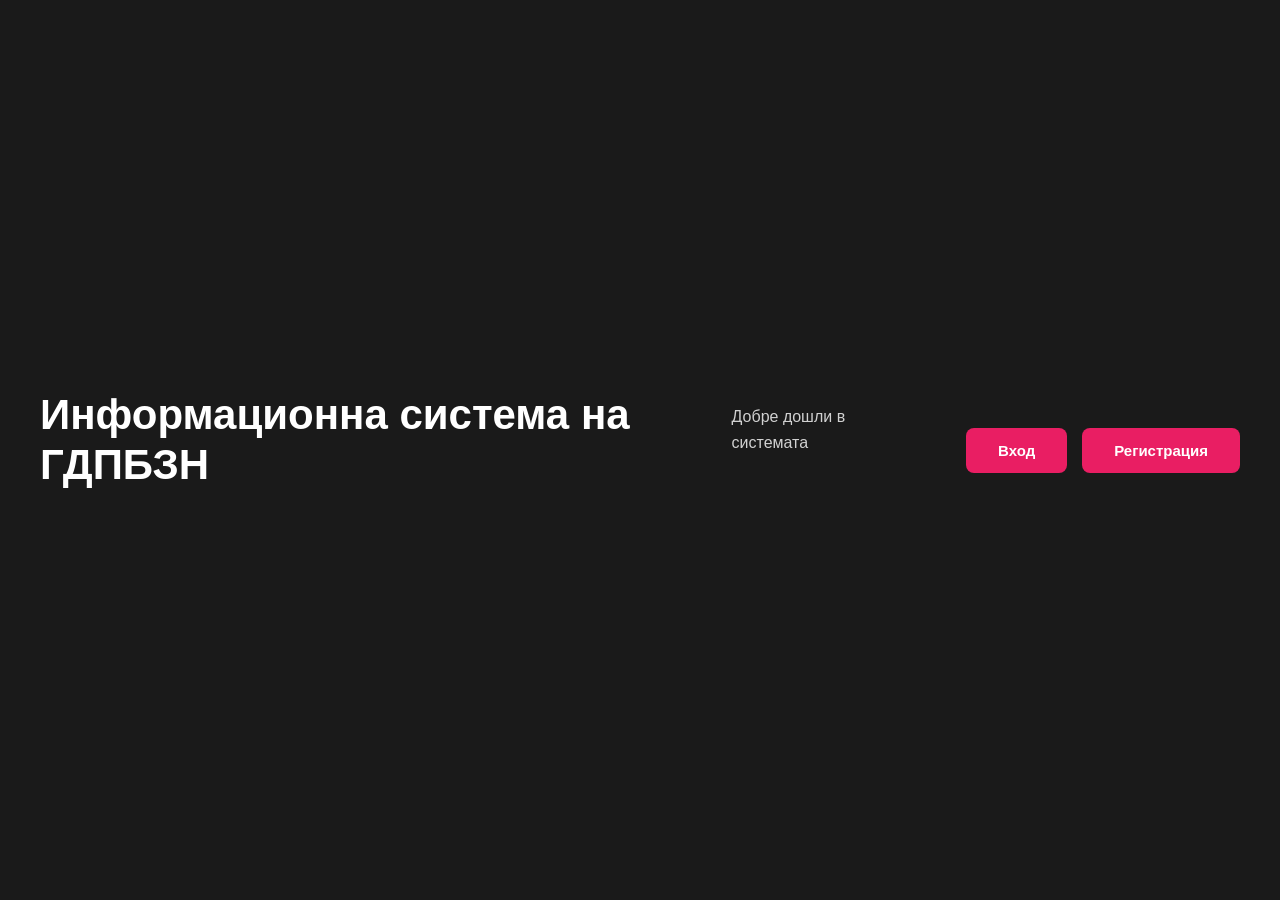
==== frontend/index.html @ b53a4a40 "Create the frontend for login and register (Close #9)" ====
<!DOCTYPE html>
<html lang="bg">
<head>
    <meta charset="UTF-8">
    <title>Trust - Online Courses</title>
    <link rel="stylesheet" href="css/styles.css">
</head>
<body>

<div class="home-container">
    <h1>Информационна система на ГДПБЗН</h1>
    <p>Добре дошли в системата</p>

    <div class="buttons">
        <a href="html/login.html" class="btn">Вход</a>
        <a href="html/register.html" class="btn">Регистрация</a>
    </div>
</div>

</body>
</html>
---- frontend/css/styles.css ----
* {
    margin: 0;
    padding: 0;
    box-sizing: border-box;
}

body {
    font-family: 'Segoe UI', Tahoma, Geneva, Verdana, sans-serif;
    background: #1a1a1a;
    color: white;
    display: flex;
    justify-content: center;
    align-items: center;
    min-height: 100vh;
    padding: 20px;
}

.home-container {
    display: flex;
    justify-content: center;
    align-items: center;
    width: 100%;
    max-width: 1200px;
    gap: 80px;
    text-align: left;
}

.home-container h1 {
    font-size: 42px;
    font-weight: 700;
    margin-bottom: 20px;
    line-height: 1.2;
}

.home-container p {
    font-size: 16px;
    opacity: 0.8;
    margin-bottom: 40px;
    line-height: 1.6;
}

.buttons {
    display: flex;
    gap: 15px;
}

.btn {
    display: inline-block;
    padding: 14px 32px;
    border-radius: 8px;
    text-decoration: none;
    font-size: 15px;
    font-weight: 600;
    transition: all 0.3s;
    border: none;
    cursor: pointer;
    background: #E91E63;
    color: white;
}

.btn:hover {
    background: #C2185B;
    transform: translateY(-2px);
}

.decorative-circle {
    flex: 0 0 400px;
    height: 400px;
    border-radius: 50%;
    background: radial-gradient(circle at 30% 30%, rgba(233, 30, 99, 0.2), transparent 70%),
                radial-gradient(circle at 70% 70%, rgba(100, 200, 255, 0.15), transparent 70%);
    position: relative;
}

.decorative-circle::before {
    content: '';
    position: absolute;
    top: 50%;
    left: 50%;
    transform: translate(-50%, -50%);
    width: 300px;
    height: 300px;
    border: 2px solid rgba(233, 30, 99, 0.3);
    border-radius: 50%;
}

.decorative-circle::after {
    content: '';
    position: absolute;
    top: 50%;
    left: 50%;
    transform: translate(-50%, -50%);
    width: 200px;
    height: 200px;
    border: 1px solid rgba(100, 200, 255, 0.3);
    border-radius: 50%;
}

@media (max-width: 768px) {
    .home-container {
        flex-direction: column;
        gap: 40px;
        text-align: center;
    }

    .home-container h1 {
        font-size: 28px;
    }

    .home-container p {
        font-size: 14px;
    }

    .buttons {
        justify-content: center;
    }

    .decorative-circle {
        display: none;
    }
}
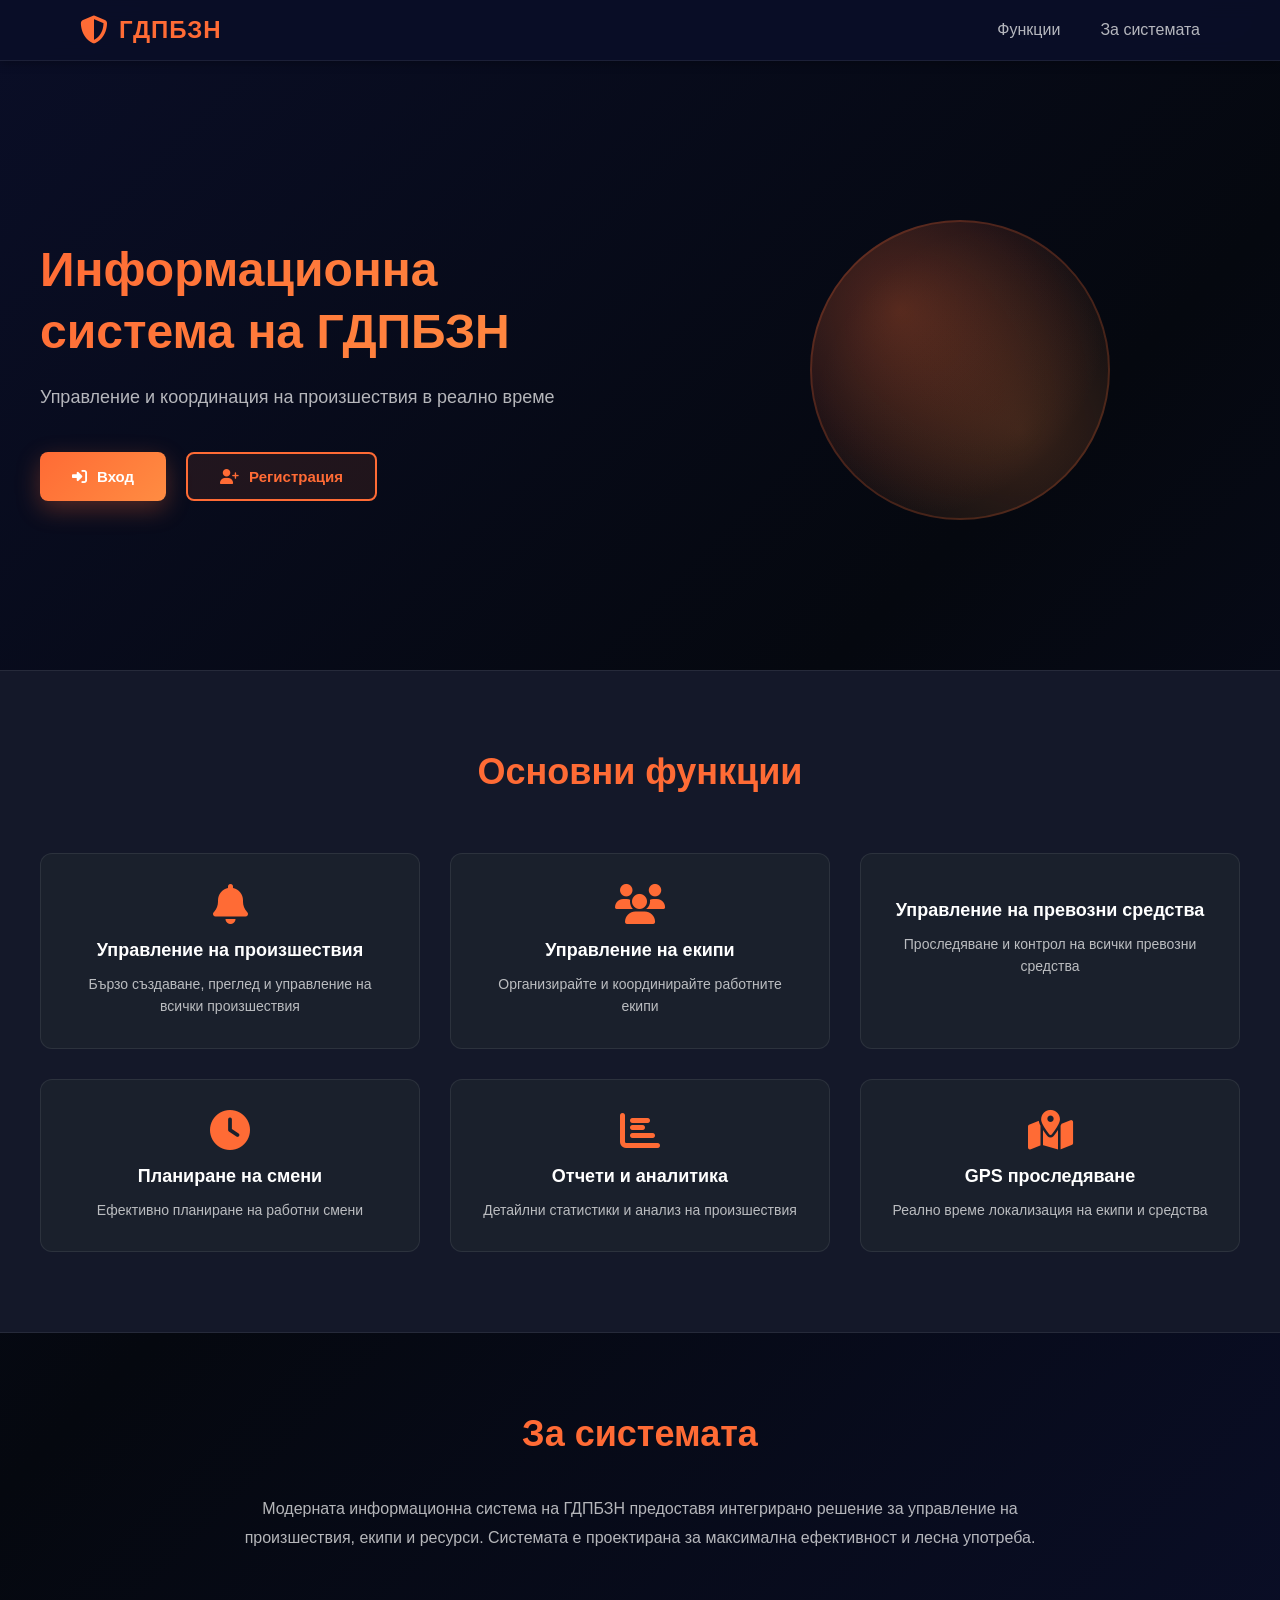
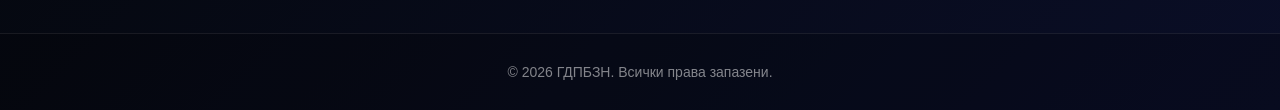
==== commit f4517137: "Make changes to the design" ====
--- a/frontend/index.html
+++ b/frontend/index.html
@@ -2,20 +2,97 @@
 <html lang="bg">
 <head>
     <meta charset="UTF-8">
-    <title>Trust - Online Courses</title>
+    <meta name="viewport" content="width=device-width, initial-scale=1.0">
+    <title>ГДПБЗН - Информационна система</title>
+    <link rel="stylesheet" href="https://cdnjs.cloudflare.com/ajax/libs/font-awesome/6.4.0/css/all.min.css">
     <link rel="stylesheet" href="css/styles.css">
 </head>
 <body>
 
-<div class="home-container">
-    <h1>Информационна система на ГДПБЗН</h1>
-    <p>Добре дошли в системата</p>
+<!-- Navigation -->
+<nav class="navbar">
+    <div class="nav-container">
+        <div class="nav-logo">
+            <i class="fas fa-shield-alt"></i>
+            <span>ГДПБЗН</span>
+        </div>
+        <ul class="nav-menu">
+            <li><a href="#features">Функции</a></li>
+            <li><a href="#about">За системата</a></li>
+        </ul>
+    </div>
+</nav>
 
-    <div class="buttons">
-        <a href="html/login.html" class="btn">Вход</a>
-        <a href="html/register.html" class="btn">Регистрация</a>
+<!-- Hero Section -->
+<section class="hero">
+    <div class="hero-content">
+        <h1>Информационна система на ГДПБЗН</h1>
+        <p>Управление и координация на произшествия в реално време</p>
+        <div class="hero-buttons">
+            <a href="html/login.html" class="btn btn-primary">
+                <i class="fas fa-sign-in-alt"></i> Вход
+            </a>
+            <a href="html/register.html" class="btn btn-secondary">
+                <i class="fas fa-user-plus"></i> Регистрация
+            </a>
+        </div>
     </div>
-</div>
+    <div class="hero-graphic">
+        <div class="gradient-orb"></div>
+    </div>
+</section>
+
+<!-- Features Section -->
+<section id="features" class="features">
+    <h2>Основни функции</h2>
+    <div class="features-grid">
+        <div class="feature-card">
+            <i class="fas fa-bell"></i>
+            <h3>Управление на произшествия</h3>
+            <p>Бързо създаване, преглед и управление на всички произшествия</p>
+        </div>
+        <div class="feature-card">
+            <i class="fas fa-users"></i>
+            <h3>Управление на екипи</h3>
+            <p>Организирайте и координирайте работните екипи</p>
+        </div>
+        <div class="feature-card">
+            <i class="fas fa-fire-truck"></i>
+            <h3>Управление на превозни средства</h3>
+            <p>Проследяване и контрол на всички превозни средства</p>
+        </div>
+        <div class="feature-card">
+            <i class="fas fa-clock"></i>
+            <h3>Планиране на смени</h3>
+            <p>Ефективно планиране на работни смени</p>
+        </div>
+        <div class="feature-card">
+            <i class="fas fa-chart-bar"></i>
+            <h3>Отчети и аналитика</h3>
+            <p>Детайлни статистики и анализ на произшествия</p>
+        </div>
+        <div class="feature-card">
+            <i class="fas fa-map-location-dot"></i>
+            <h3>GPS проследяване</h3>
+            <p>Реално време локализация на екипи и средства</p>
+        </div>
+    </div>
+</section>
+
+<!-- About Section -->
+<section id="about" class="about">
+    <h2>За системата</h2>
+    <div class="about-content">
+        <p>Модерната информационна система на ГДПБЗН предоставя интегрирано решение за управление на произшествия, екипи и ресурси. Системата е проектирана за максимална ефективност и лесна употреба.</p>
+    </div>
+</section>
+
+<!-- Footer -->
+<footer class="footer">
+    <div class="footer-content">
+        <p>&copy; 2026 ГДПБЗН. Всички права запазени.</p>
+    </div>
+</footer>
 
 </body>
 </html>
--- a/frontend/css/styles.css
+++ b/frontend/css/styles.css
@@ -4,118 +4,376 @@
     box-sizing: border-box;
 }
 
+:root {
+    --primary-orange: #FF6B35;
+    --secondary-orange: #FF8C42;
+    --accent-orange: #FFB347;
+    --bg-dark: #0a0e27;
+    --bg-darker: #05080f;
+    --bg-card: #141829;
+    --bg-lighter: #1a202c;
+    --border-color: rgba(255, 255, 255, 0.08);
+    --text-primary: #ffffff;
+    --text-secondary: rgba(255, 255, 255, 0.7);
+    --text-tertiary: rgba(255, 255, 255, 0.5);
+}
+
+html {
+    scroll-behavior: smooth;
+}
+
 body {
     font-family: 'Segoe UI', Tahoma, Geneva, Verdana, sans-serif;
-    background: #1a1a1a;
-    color: white;
-    display: flex;
-    justify-content: center;
-    align-items: center;
+    background: linear-gradient(135deg, var(--bg-dark) 0%, var(--bg-darker) 50%, #0a0e27 100%);
+    color: var(--text-primary);
+    display: flex;
+    flex-direction: column;
     min-height: 100vh;
-    padding: 20px;
-}
-
-.home-container {
-    display: flex;
-    justify-content: center;
-    align-items: center;
+    overflow-x: hidden;
+}
+
+/* Navigation */
+.navbar {
+    position: fixed;
+    top: 0;
+    left: 0;
+    right: 0;
+    background: rgba(10, 14, 39, 0.95);
+    backdrop-filter: blur(10px);
+    border-bottom: 1px solid var(--border-color);
+    padding: 16px 0;
+    z-index: 1000;
+    box-shadow: 0 2px 10px rgba(0, 0, 0, 0.3);
+}
+
+.nav-container {
+    max-width: 1200px;
+    margin: 0 auto;
+    padding: 0 40px;
+    display: flex;
+    justify-content: space-between;
+    align-items: center;
+}
+
+.nav-logo {
+    font-size: 24px;
+    font-weight: 700;
+    color: var(--primary-orange);
+    display: flex;
+    align-items: center;
+    gap: 10px;
+    text-transform: uppercase;
+    letter-spacing: 1px;
+}
+
+.nav-logo i {
+    font-size: 28px;
+}
+
+.nav-menu {
+    display: flex;
+    list-style: none;
+    gap: 40px;
+}
+
+.nav-menu a {
+    color: var(--text-secondary);
+    text-decoration: none;
+    font-weight: 500;
+    transition: all 0.3s ease;
+    position: relative;
+}
+
+.nav-menu a::after {
+    content: '';
+    position: absolute;
+    bottom: -5px;
+    left: 0;
+    width: 0;
+    height: 2px;
+    background: var(--primary-orange);
+    transition: width 0.3s ease;
+}
+
+.nav-menu a:hover {
+    color: var(--primary-orange);
+}
+
+.nav-menu a:hover::after {
     width: 100%;
-    max-width: 1200px;
+}
+
+/* Hero Section */
+.hero {
+    margin-top: 70px;
+    padding: 100px 40px;
+    display: grid;
+    grid-template-columns: 1fr 1fr;
     gap: 80px;
-    text-align: left;
-}
-
-.home-container h1 {
-    font-size: 42px;
+    align-items: center;
+    max-width: 1400px;
+    margin-left: auto;
+    margin-right: auto;
+    width: 100%;
+}
+
+.hero-content h1 {
+    font-size: 48px;
     font-weight: 700;
     margin-bottom: 20px;
-    line-height: 1.2;
-}
-
-.home-container p {
-    font-size: 16px;
-    opacity: 0.8;
+    line-height: 1.3;
+    background: linear-gradient(135deg, var(--primary-orange), var(--secondary-orange));
+    -webkit-background-clip: text;
+    -webkit-text-fill-color: transparent;
+    background-clip: text;
+}
+
+.hero-content p {
+    font-size: 18px;
+    color: var(--text-secondary);
     margin-bottom: 40px;
     line-height: 1.6;
 }
 
-.buttons {
-    display: flex;
-    gap: 15px;
+.hero-buttons {
+    display: flex;
+    gap: 20px;
 }
 
 .btn {
-    display: inline-block;
+    display: inline-flex;
+    align-items: center;
+    justify-content: center;
+    gap: 10px;
     padding: 14px 32px;
     border-radius: 8px;
     text-decoration: none;
     font-size: 15px;
     font-weight: 600;
-    transition: all 0.3s;
+    transition: all 0.3s ease;
     border: none;
     cursor: pointer;
-    background: #E91E63;
+    white-space: nowrap;
+}
+
+.btn-primary {
+    background: linear-gradient(135deg, var(--primary-orange), var(--secondary-orange));
     color: white;
-}
-
-.btn:hover {
-    background: #C2185B;
+    box-shadow: 0 8px 24px rgba(255, 107, 53, 0.3);
+}
+
+.btn-primary:hover {
     transform: translateY(-2px);
-}
-
-.decorative-circle {
-    flex: 0 0 400px;
+    box-shadow: 0 12px 32px rgba(255, 107, 53, 0.4);
+}
+
+.btn-secondary {
+    background: rgba(255, 107, 53, 0.1);
+    color: var(--primary-orange);
+    border: 2px solid var(--primary-orange);
+}
+
+.btn-secondary:hover {
+    background: rgba(255, 107, 53, 0.2);
+    transform: translateY(-2px);
+}
+
+.hero-graphic {
+    position: relative;
     height: 400px;
+    display: flex;
+    align-items: center;
+    justify-content: center;
+}
+
+.gradient-orb {
+    width: 300px;
+    height: 300px;
     border-radius: 50%;
-    background: radial-gradient(circle at 30% 30%, rgba(233, 30, 99, 0.2), transparent 70%),
-                radial-gradient(circle at 70% 70%, rgba(100, 200, 255, 0.15), transparent 70%);
+    background: radial-gradient(circle at 30% 30%, rgba(255, 107, 53, 0.3), transparent 70%),
+                radial-gradient(circle at 70% 70%, rgba(255, 140, 66, 0.2), transparent 70%);
     position: relative;
-}
-
-.decorative-circle::before {
+    animation: float 6s ease-in-out infinite;
+}
+
+.gradient-orb::before {
     content: '';
     position: absolute;
-    top: 50%;
-    left: 50%;
-    transform: translate(-50%, -50%);
-    width: 300px;
-    height: 300px;
-    border: 2px solid rgba(233, 30, 99, 0.3);
+    inset: 0;
     border-radius: 50%;
-}
-
-.decorative-circle::after {
-    content: '';
-    position: absolute;
-    top: 50%;
-    left: 50%;
-    transform: translate(-50%, -50%);
-    width: 200px;
-    height: 200px;
-    border: 1px solid rgba(100, 200, 255, 0.3);
-    border-radius: 50%;
+    border: 2px solid rgba(255, 107, 53, 0.2);
+    animation: rotate 20s linear infinite;
+}
+
+@keyframes float {
+    0%, 100% { transform: translateY(0px); }
+    50% { transform: translateY(30px); }
+}
+
+@keyframes rotate {
+    from { transform: rotate(0deg); }
+    to { transform: rotate(360deg); }
+}
+
+/* Features Section */
+.features {
+    padding: 80px 40px;
+    background: var(--bg-card);
+    border-top: 1px solid var(--border-color);
+    border-bottom: 1px solid var(--border-color);
+}
+
+.features h2 {
+    font-size: 36px;
+    font-weight: 700;
+    text-align: center;
+    margin-bottom: 60px;
+    color: var(--primary-orange);
+}
+
+.features-grid {
+    display: grid;
+    grid-template-columns: repeat(auto-fit, minmax(280px, 1fr));
+    gap: 30px;
+    max-width: 1200px;
+    margin: 0 auto;
+}
+
+.feature-card {
+    background: var(--bg-lighter);
+    padding: 30px;
+    border-radius: 12px;
+    border: 1px solid var(--border-color);
+    text-align: center;
+    transition: all 0.3s ease;
+}
+
+.feature-card:hover {
+    border-color: var(--primary-orange);
+    transform: translateY(-5px);
+    box-shadow: 0 12px 32px rgba(255, 107, 53, 0.15);
+}
+
+.feature-card i {
+    font-size: 40px;
+    color: var(--primary-orange);
+    margin-bottom: 16px;
+    display: block;
+}
+
+.feature-card h3 {
+    font-size: 18px;
+    font-weight: 600;
+    margin-bottom: 12px;
+}
+
+.feature-card p {
+    font-size: 14px;
+    color: var(--text-secondary);
+    line-height: 1.6;
+}
+
+/* About Section */
+.about {
+    padding: 80px 40px;
+}
+
+.about h2 {
+    font-size: 36px;
+    font-weight: 700;
+    text-align: center;
+    margin-bottom: 40px;
+    color: var(--primary-orange);
+}
+
+.about-content {
+    max-width: 800px;
+    margin: 0 auto;
+    text-align: center;
+}
+
+.about-content p {
+    font-size: 16px;
+    color: var(--text-secondary);
+    line-height: 1.8;
+}
+
+/* Footer */
+.footer {
+    padding: 30px 40px;
+    border-top: 1px solid var(--border-color);
+    text-align: center;
+    background: rgba(0, 0, 0, 0.2);
+    margin-top: auto;
+}
+
+.footer-content p {
+    font-size: 14px;
+    color: var(--text-tertiary);
+}
+
+/* Responsive Design */
+@media (max-width: 1024px) {
+    .hero {
+        grid-template-columns: 1fr;
+        gap: 40px;
+        padding: 60px 30px;
+    }
+
+    .nav-container {
+        padding: 0 30px;
+    }
+
+    .nav-menu {
+        gap: 30px;
+    }
 }
 
 @media (max-width: 768px) {
-    .home-container {
+    .nav-menu {
+        display: none;
+    }
+
+    .hero {
+        margin-top: 60px;
+        padding: 40px 20px;
+        grid-template-columns: 1fr;
+    }
+
+    .hero-content h1 {
+        font-size: 32px;
+    }
+
+    .hero-content p {
+        font-size: 16px;
+    }
+
+    .hero-buttons {
         flex-direction: column;
-        gap: 40px;
-        text-align: center;
-    }
-
-    .home-container h1 {
+    }
+
+    .hero-graphic {
+        display: none;
+    }
+
+    .features {
+        padding: 60px 20px;
+    }
+
+    .features h2 {
         font-size: 28px;
-    }
-
-    .home-container p {
-        font-size: 14px;
-    }
-
-    .buttons {
-        justify-content: center;
-    }
-
-    .decorative-circle {
-        display: none;
-    }
-}
+        margin-bottom: 40px;
+    }
+
+    .features-grid {
+        gap: 20px;
+    }
+
+    .about {
+        padding: 60px 20px;
+    }
+
+    .about h2 {
+        font-size: 28px;
+    }
+}
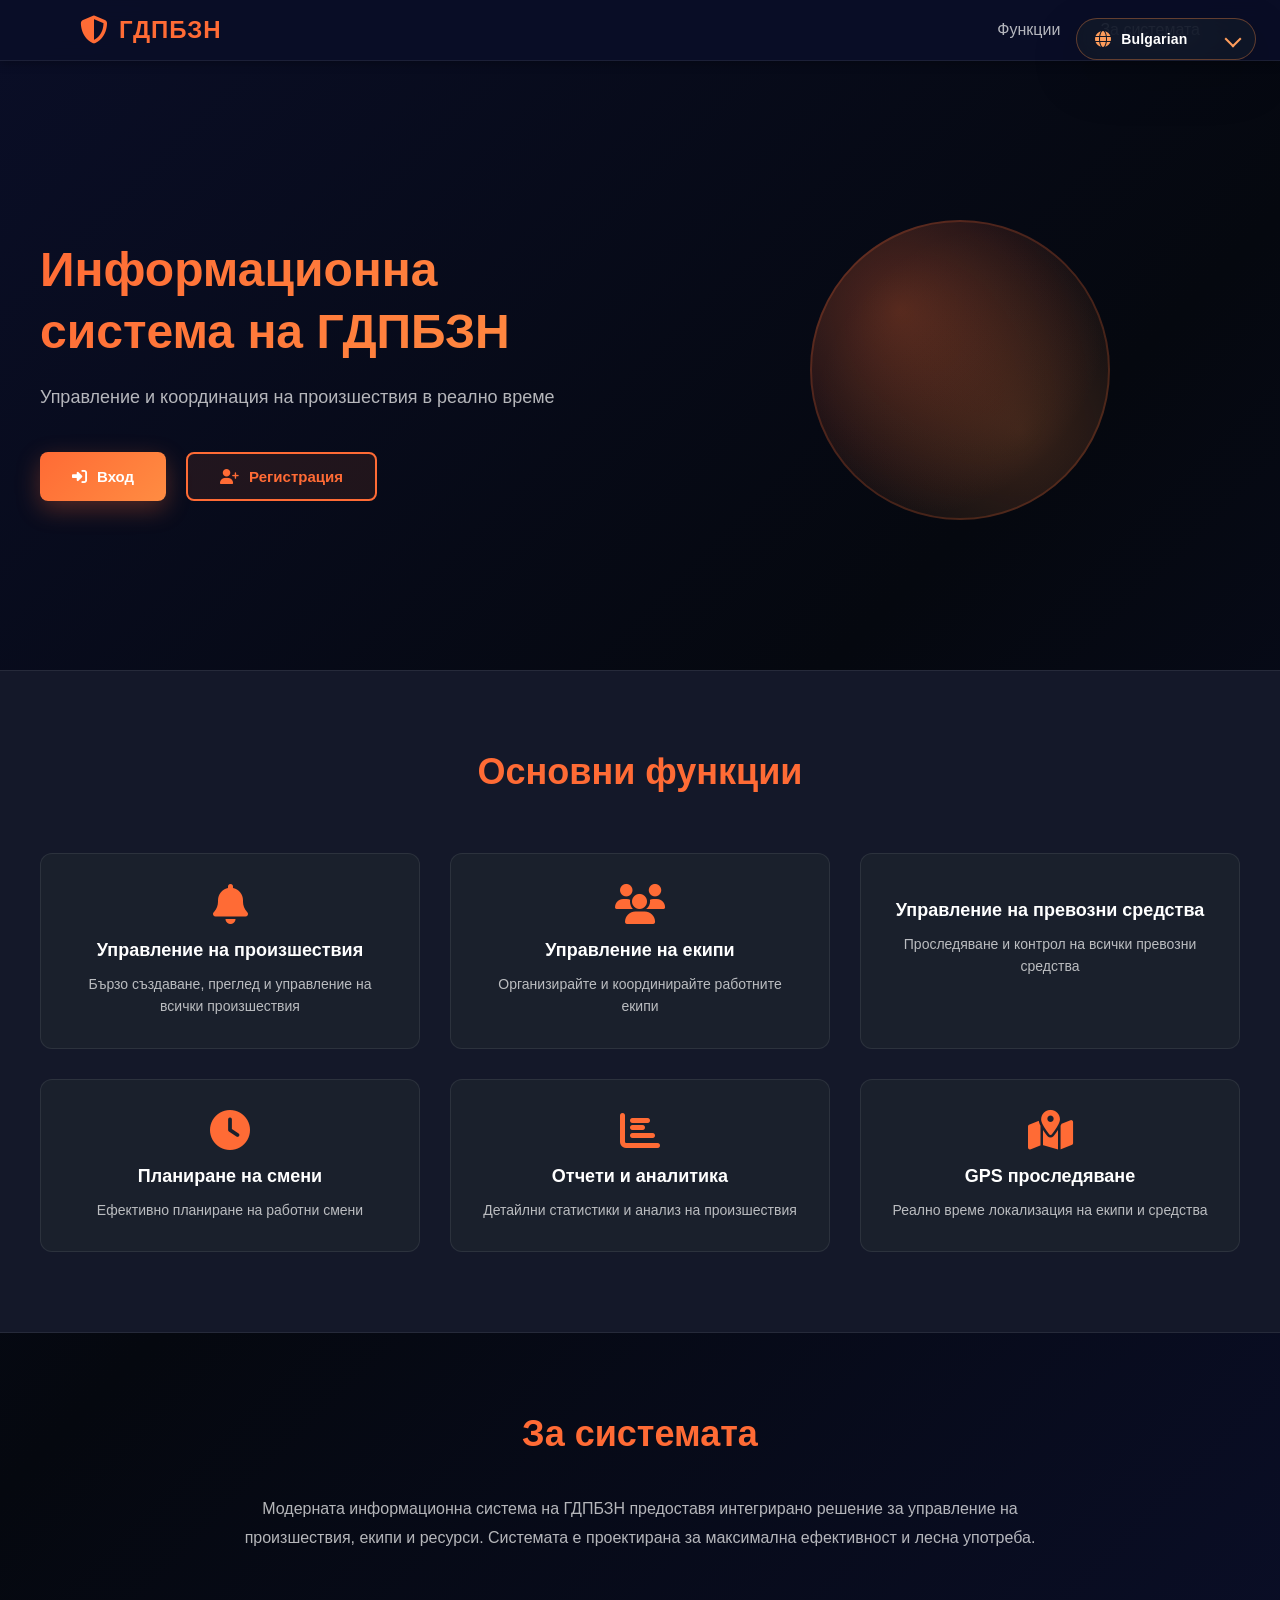
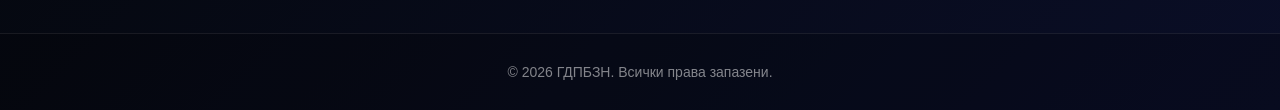
==== commit c7378600: "Add a functionality to change the language to English (Close #21)" ====
--- a/frontend/index.html
+++ b/frontend/index.html
@@ -6,34 +6,42 @@
     <title>ГДПБЗН - Информационна система</title>
     <link rel="stylesheet" href="https://cdnjs.cloudflare.com/ajax/libs/font-awesome/6.4.0/css/all.min.css">
     <link rel="stylesheet" href="css/styles.css">
+    <link rel="stylesheet" href="css/i18n.css">
 </head>
 <body>
+    <div class="language-switcher-fixed">
+        <label class="language-selector">
+            <i class="fas fa-globe"></i>
+            <select id="languageSelect" class="language-select" aria-label="Language selector">
+                <option value="bg">Bulgarian</option>
+                <option value="en">English</option>
+            </select>
+        </label>
+    </div>
 
-<!-- Navigation -->
 <nav class="navbar">
     <div class="nav-container">
         <div class="nav-logo">
             <i class="fas fa-shield-alt"></i>
-            <span>ГДПБЗН</span>
+            <span data-i18n="index.nav.brand">ГДПБЗН</span>
         </div>
         <ul class="nav-menu">
-            <li><a href="#features">Функции</a></li>
-            <li><a href="#about">За системата</a></li>
+            <li><a href="#features" data-i18n="index.nav.features">Функции</a></li>
+            <li><a href="#about" data-i18n="index.nav.about">За системата</a></li>
         </ul>
     </div>
 </nav>
 
-<!-- Hero Section -->
 <section class="hero">
     <div class="hero-content">
-        <h1>Информационна система на ГДПБЗН</h1>
-        <p>Управление и координация на произшествия в реално време</p>
+        <h1 data-i18n="index.hero.title">Информационна система на ГДПБЗН</h1>
+        <p data-i18n="index.hero.subtitle">Управление и координация на произшествия в реално време</p>
         <div class="hero-buttons">
             <a href="html/login.html" class="btn btn-primary">
-                <i class="fas fa-sign-in-alt"></i> Вход
+                <i class="fas fa-sign-in-alt"></i> <span data-i18n="index.hero.loginButton">Вход</span>
             </a>
             <a href="html/register.html" class="btn btn-secondary">
-                <i class="fas fa-user-plus"></i> Регистрация
+                <i class="fas fa-user-plus"></i> <span data-i18n="index.hero.registerButton">Регистрация</span>
             </a>
         </div>
     </div>
@@ -42,57 +50,58 @@
     </div>
 </section>
 
-<!-- Features Section -->
 <section id="features" class="features">
-    <h2>Основни функции</h2>
+    <h2 data-i18n="index.features.title">Основни функции</h2>
     <div class="features-grid">
         <div class="feature-card">
             <i class="fas fa-bell"></i>
-            <h3>Управление на произшествия</h3>
-            <p>Бързо създаване, преглед и управление на всички произшествия</p>
+            <h3 data-i18n="index.features.incidentManagement">Управление на произшествия</h3>
+            <p data-i18n="index.features.incidentManagementText">Бързо създаване, преглед и управление на всички произшествия</p>
         </div>
         <div class="feature-card">
             <i class="fas fa-users"></i>
-            <h3>Управление на екипи</h3>
-            <p>Организирайте и координирайте работните екипи</p>
+            <h3 data-i18n="index.features.teamManagement">Управление на екипи</h3>
+            <p data-i18n="index.features.teamManagementText">Организирайте и координирайте работните екипи</p>
         </div>
         <div class="feature-card">
             <i class="fas fa-fire-truck"></i>
-            <h3>Управление на превозни средства</h3>
-            <p>Проследяване и контрол на всички превозни средства</p>
+            <h3 data-i18n="index.features.vehicleManagement">Управление на превозни средства</h3>
+            <p data-i18n="index.features.vehicleManagementText">Проследяване и контрол на всички превозни средства</p>
         </div>
         <div class="feature-card">
             <i class="fas fa-clock"></i>
-            <h3>Планиране на смени</h3>
-            <p>Ефективно планиране на работни смени</p>
+            <h3 data-i18n="index.features.shiftPlanning">Планиране на смени</h3>
+            <p data-i18n="index.features.shiftPlanningText">Ефективно планиране на работни смени</p>
         </div>
         <div class="feature-card">
             <i class="fas fa-chart-bar"></i>
-            <h3>Отчети и аналитика</h3>
-            <p>Детайлни статистики и анализ на произшествия</p>
+            <h3 data-i18n="index.features.analytics">Отчети и аналитика</h3>
+            <p data-i18n="index.features.analyticsText">Детайлни статистики и анализ на произшествия</p>
         </div>
         <div class="feature-card">
             <i class="fas fa-map-location-dot"></i>
-            <h3>GPS проследяване</h3>
-            <p>Реално време локализация на екипи и средства</p>
+            <h3 data-i18n="index.features.gpsTracking">GPS проследяване</h3>
+            <p data-i18n="index.features.gpsTrackingText">Реално време локализация на екипи и средства</p>
         </div>
     </div>
 </section>
 
-<!-- About Section -->
 <section id="about" class="about">
-    <h2>За системата</h2>
+    <h2 data-i18n="index.about.title">За системата</h2>
     <div class="about-content">
-        <p>Модерната информационна система на ГДПБЗН предоставя интегрирано решение за управление на произшествия, екипи и ресурси. Системата е проектирана за максимална ефективност и лесна употреба.</p>
+        <p data-i18n="index.about.description">Модерната информационна система на ГДПБЗН предоставя интегрирано решение за управление на произшествия, екипи и ресурси. Системата е проектирана за максимална ефективност и лесна употреба.</p>
     </div>
 </section>
 
-<!-- Footer -->
+
 <footer class="footer">
     <div class="footer-content">
-        <p>&copy; 2026 ГДПБЗН. Всички права запазени.</p>
+        <p data-i18n="index.footer.copyright">&copy; 2026 ГДПБЗН. Всички права запазени.</p>
     </div>
 </footer>
 
+<script src="js/config.js"></script>
+<script src="js/language-selector.js"></script>
+<script src="js/index.js"></script>
 </body>
 </html>
--- a/frontend/css/styles.css
+++ b/frontend/css/styles.css
@@ -1,3 +1,4 @@
+/* ============ GLOBAL STYLES ============ */
 * {
     margin: 0;
     padding: 0;
@@ -32,6 +33,8 @@
     overflow-x: hidden;
 }
 
+/* ============ INDEX PAGE STYLES ============ */
+
 /* Navigation */
 .navbar {
     position: fixed;
--- a/frontend/css/i18n.css
+++ b/frontend/css/i18n.css
@@ -0,0 +1,136 @@
+/* Professional Language Selector Styling */
+
+.language-switcher-fixed {
+    position: fixed;
+    top: 18px;
+    right: 24px;
+    z-index: 9999;
+}
+
+.language-selector {
+    display: inline-flex;
+    align-items: center;
+    justify-content: space-between;
+    gap: 10px;
+    min-width: 180px;
+    padding: 12px 18px;
+    background: rgba(17, 24, 39, 0.8);
+    border: 1px solid rgba(255, 140, 66, 0.35);
+    border-radius: 999px;
+    color: #ffffff;
+    font-size: 14px;
+    font-weight: 600;
+    letter-spacing: 0.2px;
+    backdrop-filter: blur(18px);
+    box-shadow: 0 18px 50px rgba(0, 0, 0, 0.18);
+    cursor: pointer;
+    transition: transform 0.25s ease, box-shadow 0.25s ease, background 0.25s ease;
+    position: relative;
+    overflow: hidden;
+}
+
+.language-selector::before {
+    content: '';
+    position: absolute;
+    inset: 0;
+    background: radial-gradient(circle at top left, rgba(255, 140, 66, 0.18), transparent 40%);
+    opacity: 0;
+    transition: opacity 0.25s ease;
+    pointer-events: none;
+}
+
+.language-selector:hover {
+    background: rgba(17, 24, 39, 0.92);
+    transform: translateY(-1px);
+    box-shadow: 0 22px 60px rgba(0, 0, 0, 0.22);
+}
+
+.language-selector:hover::before {
+    opacity: 1;
+}
+
+.language-selector:active {
+    transform: translateY(0);
+    box-shadow: 0 12px 30px rgba(0, 0, 0, 0.18);
+}
+
+.language-selector i {
+    font-size: 16px;
+    color: #FF9D5C;
+}
+
+.language-select {
+    flex: 1 1 auto;
+    min-width: 80px;
+    background: transparent;
+    border: none;
+    color: inherit;
+    font: inherit;
+    letter-spacing: inherit;
+    padding: 0;
+    margin: 0;
+    cursor: pointer;
+    outline: none;
+    appearance: none;
+    -webkit-appearance: none;
+    -moz-appearance: none;
+    position: relative;
+    z-index: 1;
+}
+
+.language-select option {
+    background: #111827;
+    color: #ffffff;
+    padding: 8px 12px;
+}
+
+.language-select option:checked {
+    background: rgba(255, 140, 66, 0.18);
+    color: #FFB347;
+}
+
+.language-select:focus-visible {
+    outline: 2px solid rgba(255, 140, 66, 0.8);
+    outline-offset: 3px;
+}
+
+.language-select::-ms-expand {
+    display: none;
+}
+
+/* Dropdown arrow customization */
+.language-selector::after {
+    content: '';
+    position: absolute;
+    right: 16px;
+    top: 50%;
+    transform: translateY(-50%);
+    width: 10px;
+    height: 10px;
+    border-right: 2px solid #FF9D5C;
+    border-bottom: 2px solid #FF9D5C;
+    transform: translateY(-50%) rotate(45deg);
+    pointer-events: none;
+}
+
+/* Topbar integration */
+.topbar-right .language-selector {
+    padding: 10px 16px;
+    font-size: 12px;
+}
+
+/* Animation on page load */
+@keyframes slideIn {
+    from {
+        opacity: 0;
+        transform: translateX(20px);
+    }
+    to {
+        opacity: 1;
+        transform: translateX(0);
+    }
+}
+
+.language-switcher-fixed {
+    animation: slideIn 0.4s ease-out;
+}
